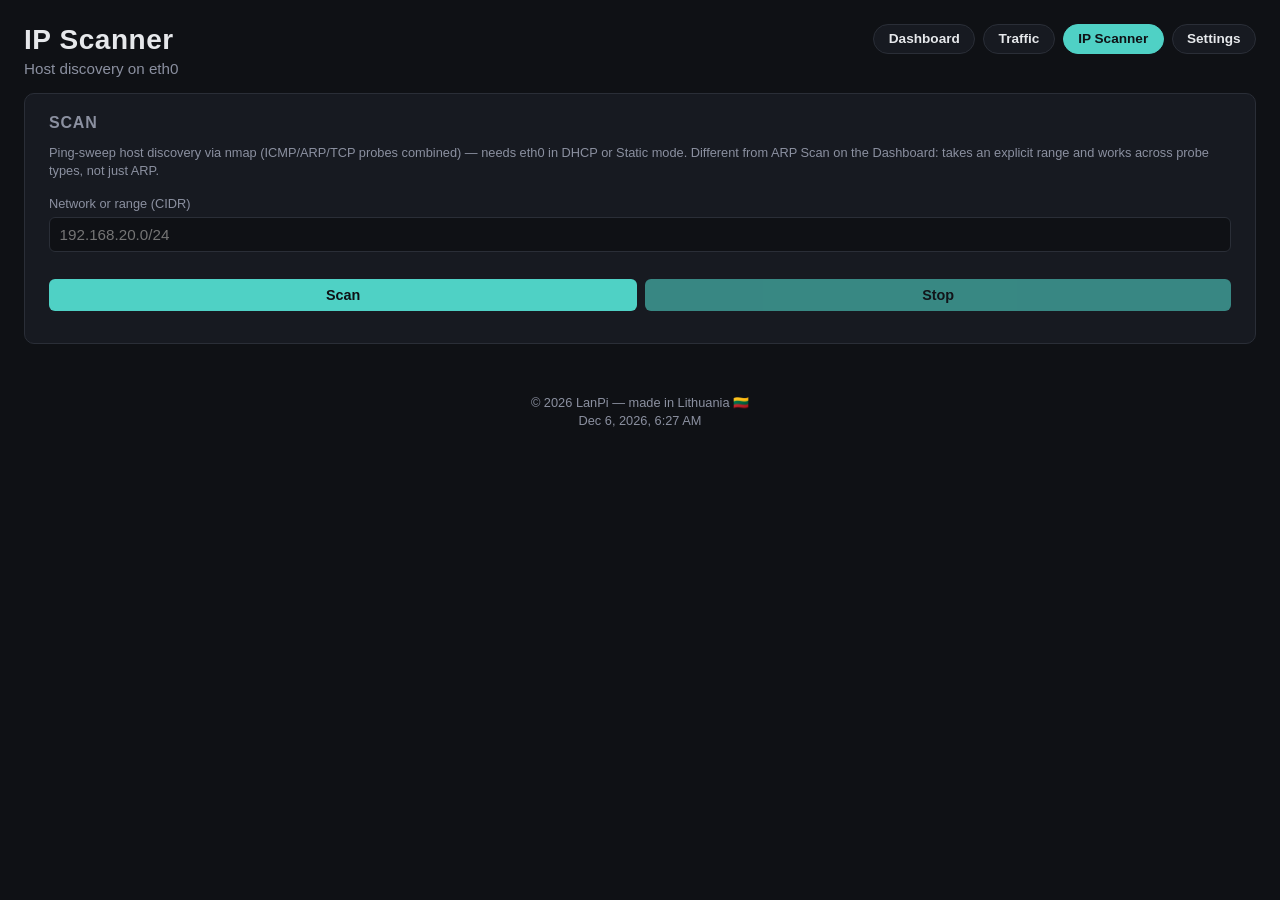
==== frontend/ip-scanner.html @ a067bd47 "Add IP scanner (own page) and redesign nav as a pill-button tab bar IP scanner (backend/tools/ip_sca" ====
<!doctype html>
<html lang="en">
<head>
  <meta charset="utf-8" />
  <meta name="viewport" content="width=device-width, initial-scale=1, viewport-fit=cover" />
  <meta name="theme-color" content="#0f1115" />
  <meta name="mobile-web-app-capable" content="yes" />
  <meta name="apple-mobile-web-app-capable" content="yes" />
  <meta name="apple-mobile-web-app-status-bar-style" content="black-translucent" />
  <title>LanPi IP Scanner</title>
  <link rel="stylesheet" href="style.css" />
</head>
<body>
  <header>
    <div class="header-row">
      <div>
        <h1>IP Scanner</h1>
        <p class="subtitle">Host discovery on eth0</p>
      </div>
      <nav>
        <a href="/">Dashboard</a>
        <a href="/traffic.html">Traffic</a>
        <a href="/ip-scanner.html" class="active">IP Scanner</a>
        <a href="/settings.html">Settings</a>
      </nav>
    </div>
  </header>

  <main class="stacked-cards">
    <section class="card">
      <h2>Scan</h2>
      <p class="card-hint">
        Ping-sweep host discovery via nmap (ICMP/ARP/TCP probes
        combined) &mdash; needs eth0 in DHCP or Static mode. Different
        from ARP Scan on the Dashboard: takes an explicit range and
        works across probe types, not just ARP.
      </p>
      <form id="ip-scan-form">
        <label for="ip-scan-target">Network or range (CIDR)</label>
        <input id="ip-scan-target" type="text" placeholder="192.168.20.0/24" autocomplete="off" />
        <div class="button-row">
          <button id="ip-scan-start-btn" type="submit">Scan</button>
          <button id="ip-scan-stop-btn" type="button" disabled>Stop</button>
        </div>
      </form>
      <p id="ip-scan-status" class="card-hint"></p>
      <ul id="ip-scan-results" class="wifi-list"></ul>
    </section>
  </main>

  <footer>
    <p>&copy; <span id="footer-year">2026</span> LanPi &mdash; made in Lithuania 🇱🇹</p>
    <p id="footer-date">-</p>
  </footer>

  <script src="ip-scanner.js"></script>
</body>
</html>
---- frontend/style.css ----
:root {
  color-scheme: dark;
  --bg: #0f1115;
  --surface: #171a21;
  --border: #2a2e37;
  --text: #e6e8eb;
  --text-dim: #8b90a0;
  --accent: #4fd1c5;
  --gap: clamp(1rem, 4vw, 1.5rem);
}

* {
  box-sizing: border-box;
  -webkit-tap-highlight-color: transparent;
}

html {
  /* Prevent iOS from bumping the base font size in landscape. */
  -webkit-text-size-adjust: 100%;
  text-size-adjust: 100%;
}

body {
  margin: 0;
  min-height: 100dvh;
  background: var(--bg);
  color: var(--text);
  font-family: -apple-system, BlinkMacSystemFont, "Segoe UI", sans-serif;
  font-size: clamp(15px, 3.8vw, 16px);
  padding-left: env(safe-area-inset-left);
  padding-right: env(safe-area-inset-right);
  padding-bottom: env(safe-area-inset-bottom);
}

header {
  max-width: 96rem;
  margin: 0 auto;
  padding: calc(var(--gap) + env(safe-area-inset-top)) var(--gap) 1rem;
}

.header-row {
  display: flex;
  align-items: flex-start;
  justify-content: space-between;
  flex-wrap: wrap;
  gap: 1rem;
}

/* Pill-button nav, not plain inline text links -- with a growing
   number of pages, a bare list of text links reads as an ambiguous
   run-on rather than distinct destinations. flex-wrap so it drops to
   a second line under the title on narrow screens instead of
   squeezing. Each page's nav lists every page including itself,
   marked .active, so the current location is always visible (a
   tab bar, not a "links to other pages" list) -- that also means
   adding a page later is just adding one <a> to every page's nav,
   not rewiring which pages exclude which link. */
nav {
  display: flex;
  flex-wrap: wrap;
  gap: 0.5rem;
}

nav a {
  color: var(--text);
  background: var(--surface);
  border: 1px solid var(--border);
  border-radius: 999px;
  padding: 0.4rem 0.9rem;
  font-size: 0.85rem;
  font-weight: 600;
  text-decoration: none;
  white-space: nowrap;
}

nav a:hover {
  border-color: var(--accent);
  color: var(--accent);
}

nav a.active {
  background: var(--accent);
  border-color: var(--accent);
  color: var(--bg);
}

h1 {
  margin: 0;
  font-size: clamp(1.5rem, 5vw, 1.75rem);
  letter-spacing: 0.02em;
}

.subtitle {
  margin: 0.25rem 0 0;
  color: var(--text-dim);
  font-size: 0.95rem;
}

main {
  max-width: 96rem;
  margin: 0 auto;
  padding: 0 var(--gap) var(--gap);
  /* Layout is computed in JS (see layoutCards() in app.js/settings.js):
     each card gets a FIXED column assignment (round-robin by DOM
     order), so a card's column never changes just because some card's
     content height changed -- only its vertical offset within that
     column does. This avoids both CSS Grid's problem (uniform row
     height leaves big gaps below shorter neighbors) and CSS
     multi-column's problem (dynamic shortest-column packing reshuffles
     every card's position on every reflow). */
  position: relative;
}

.card {
  position: absolute;
  top: 0;
  left: 0;
  background: var(--surface);
  border: 1px solid var(--border);
  border-radius: 10px;
  padding: 1.25rem 1.5rem;
  box-sizing: border-box;
}

/* Utility pages with one or two data-heavy cards (Traffic, IP
   Scanner, ...) -- the dashboard's JS masonry (fixed ~22rem-minimum
   columns, for laying out many small cards) actively hurts here:
   numbers/tables want the full available width instead of being
   squeezed into a narrow column. Apply .stacked-cards to <main> to
   opt out: cards go back to plain static full-width stacked flow, no
   JS layout needed. */
.stacked-cards {
  position: static;
  display: flex;
  flex-direction: column;
  gap: var(--gap);
}

.stacked-cards .card {
  position: static;
  width: 100%;
}

.card h2 {
  margin: 0 0 0.75rem;
  font-size: 1rem;
  color: var(--text-dim);
  font-weight: 600;
  text-transform: uppercase;
  letter-spacing: 0.05em;
}

dl {
  display: grid;
  grid-template-columns: auto 1fr;
  gap: 0.6rem 1rem;
  margin: 0;
}

dt {
  color: var(--text-dim);
}

dd {
  margin: 0;
  text-align: right;
  font-variant-numeric: tabular-nums;
  overflow-wrap: anywhere;
}

#status-value {
  color: var(--accent);
  font-weight: 600;
}

.link-up {
  color: var(--accent);
  font-weight: 600;
}

.link-down {
  color: var(--text-dim);
  font-weight: 600;
}

.card h3 {
  margin: 1.25rem 0 0.5rem;
  font-size: 0.85rem;
  color: var(--text-dim);
  font-weight: 600;
  text-transform: uppercase;
  letter-spacing: 0.05em;
}

button {
  background: var(--accent);
  color: var(--bg);
  border: none;
  border-radius: 6px;
  padding: 0.5rem 0.9rem;
  font-size: 0.9rem;
  font-weight: 600;
  cursor: pointer;
}

button:disabled {
  opacity: 0.6;
  cursor: default;
}

.wifi-actions {
  margin-top: 0.75rem;
}

.button-row {
  display: flex;
  flex-wrap: wrap;
  gap: 0.5rem;
  margin-top: 0.75rem;
}

.button-row button {
  flex: 1 1 auto;
}

.wifi-list {
  list-style: none;
  margin: 0.5rem 0 0;
  padding: 0;
  display: flex;
  flex-direction: column;
  gap: 0.4rem;
}

.wifi-list li {
  display: flex;
  align-items: center;
  justify-content: space-between;
  gap: 0.75rem;
  background: var(--bg);
  border: 1px solid var(--border);
  border-radius: 6px;
  padding: 0.5rem 0.75rem;
  font-size: 0.9rem;
}

.wifi-list li span {
  overflow-wrap: anywhere;
}

.wifi-list button {
  flex-shrink: 0;
  padding: 0.35rem 0.7rem;
  font-size: 0.8rem;
}

.wifi-empty {
  color: var(--text-dim);
  justify-content: flex-start !important;
}

.card-hint {
  margin: 0.75rem 0 0;
  color: var(--text-dim);
  font-size: 0.8rem;
  line-height: 1.4;
}

.card-footnote {
  margin: 0.75rem 0 0;
  font-size: 0.85rem;
}

.card-footnote a {
  color: var(--accent);
  text-decoration: none;
}

.card-footnote a:hover {
  text-decoration: underline;
}

.table-scroll {
  overflow-x: auto;
  margin-top: 0.75rem;
}

.data-table {
  width: 100%;
  border-collapse: collapse;
  font-size: 0.85rem;
  font-variant-numeric: tabular-nums;
}

.data-table th,
.data-table td {
  padding: 0.4rem 0.6rem;
  text-align: right;
  white-space: nowrap;
  border-bottom: 1px solid var(--border);
}

.data-table th:first-child,
.data-table td:first-child,
.data-table th:nth-child(2),
.data-table td:nth-child(2) {
  text-align: left;
}

.data-table th {
  color: var(--text-dim);
  font-weight: 600;
  text-transform: uppercase;
  letter-spacing: 0.03em;
  font-size: 0.75rem;
}

/* Only the first column (Identity) is a label here -- every other
   column is numeric, unlike MTR's table where Hop/Host are both
   label-ish. */
#traffic-talkers-table th:nth-child(2),
#traffic-talkers-table td:nth-child(2) {
  text-align: right;
}

form {
  display: flex;
  flex-direction: column;
  gap: 0.4rem;
  margin-top: 1rem;
}

/* `form { display: flex }` above outranks the browser's default
   `[hidden] { display: none }` rule (author styles always beat the
   UA stylesheet, regardless of selector specificity) -- without this,
   a hidden form still renders. */
form[hidden] {
  display: none;
}

form label {
  font-size: 0.8rem;
  color: var(--text-dim);
}

form input {
  background: var(--bg);
  border: 1px solid var(--border);
  border-radius: 6px;
  padding: 0.5rem 0.6rem;
  color: var(--text);
  font-size: 0.95rem;
  margin-bottom: 0.5rem;
}

form input:focus {
  outline: 2px solid var(--accent);
  outline-offset: 1px;
}

form button {
  align-self: flex-start;
}

footer {
  max-width: 96rem;
  margin: 0 auto;
  padding: 1.5rem var(--gap) calc(1.5rem + env(safe-area-inset-bottom));
  text-align: center;
  color: var(--text-dim);
  font-size: 0.8rem;
}

footer p {
  margin: 0.2rem 0;
}

/* Very narrow phones (e.g. 320px wide): stack label/value instead of
   squeezing them onto one row. */
@media (max-width: 22rem) {
  dl {
    grid-template-columns: 1fr;
    gap: 0.15rem 0;
  }

  dd {
    text-align: left;
    padding-bottom: 0.4rem;
  }
}
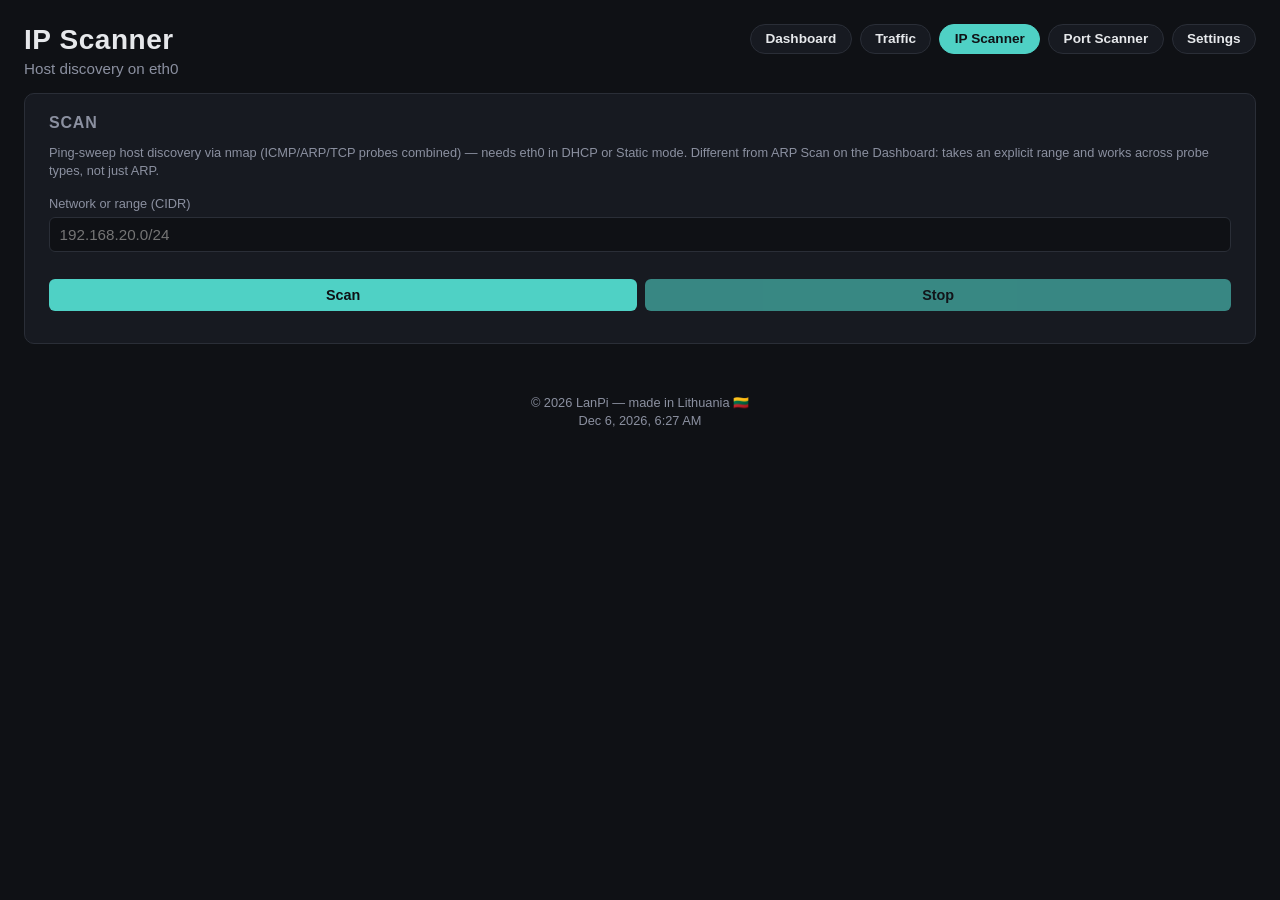
==== commit bc6dac89: "Add port scanner -- the last V0.2 item backend/tools/port_scanner.py, /api/tools/port-scan/*: nmap S" ====
--- a/frontend/ip-scanner.html
+++ b/frontend/ip-scanner.html
@@ -21,6 +21,7 @@
         <a href="/">Dashboard</a>
         <a href="/traffic.html">Traffic</a>
         <a href="/ip-scanner.html" class="active">IP Scanner</a>
+        <a href="/port-scanner.html">Port Scanner</a>
         <a href="/settings.html">Settings</a>
       </nav>
     </div>
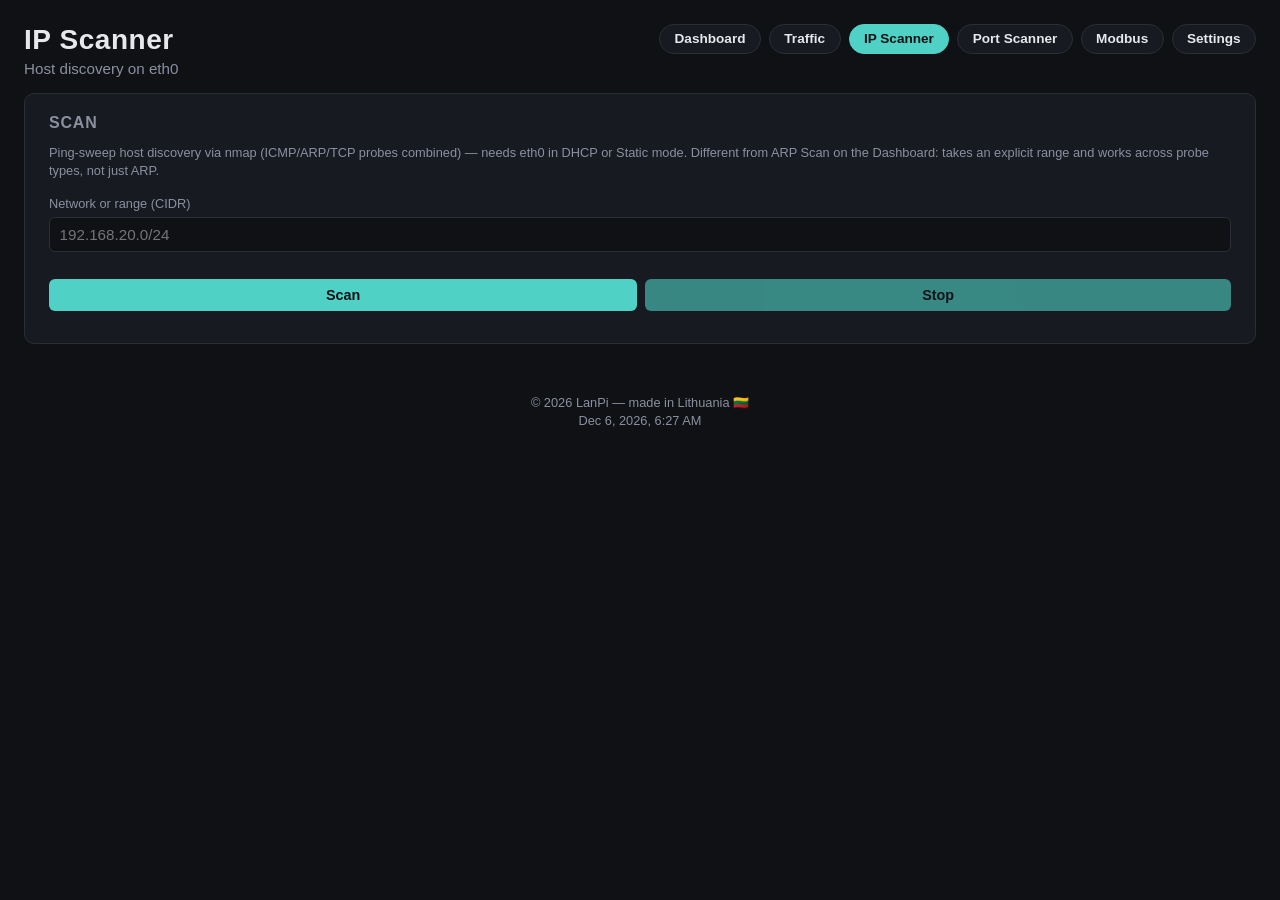
==== commit 244c3599: "Add Modbus TCP client (read-only) -- first V0.3 item backend/tools/modbus.py, POST /api/tools/modbus" ====
--- a/frontend/ip-scanner.html
+++ b/frontend/ip-scanner.html
@@ -22,6 +22,7 @@
         <a href="/traffic.html">Traffic</a>
         <a href="/ip-scanner.html" class="active">IP Scanner</a>
         <a href="/port-scanner.html">Port Scanner</a>
+        <a href="/modbus.html">Modbus</a>
         <a href="/settings.html">Settings</a>
       </nav>
     </div>
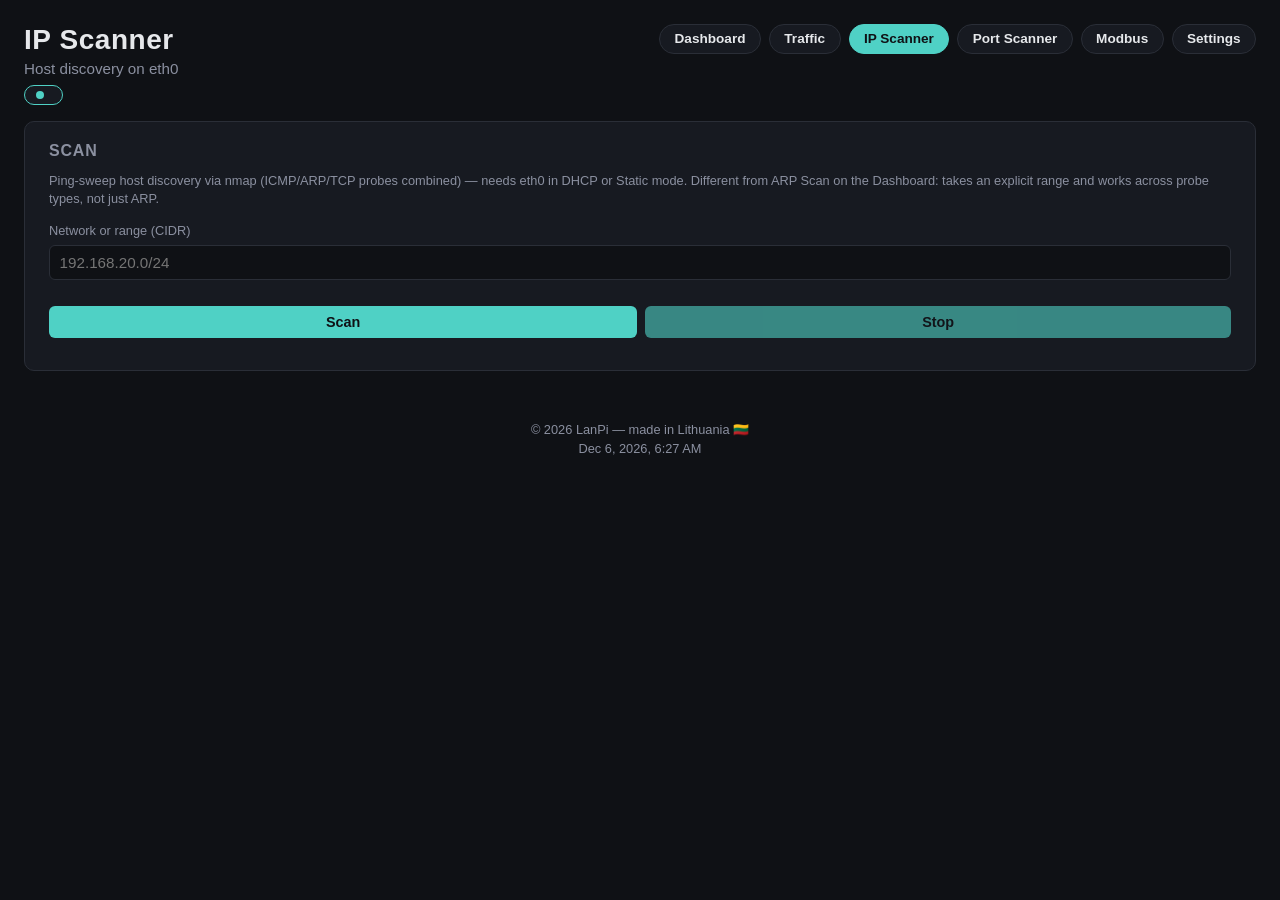
==== commit 53166cc3: "frontend: add cross-page "Active" badge for background tools Ping/MTR/Capture/IP scan/Port scan all " ====
--- a/frontend/ip-scanner.html
+++ b/frontend/ip-scanner.html
@@ -16,6 +16,10 @@
       <div>
         <h1>IP Scanner</h1>
         <p class="subtitle">Host discovery on eth0</p>
+        <div id="active-tasks-badge" class="active-tasks-badge" hidden>
+          <span class="active-tasks-dot"></span>
+          <span id="active-tasks-label"></span>
+        </div>
       </div>
       <nav>
         <a href="/">Dashboard</a>
@@ -27,6 +31,7 @@
       </nav>
     </div>
   </header>
+  <script src="active-tasks.js"></script>
 
   <main class="stacked-cards">
     <section class="card">
--- a/frontend/style.css
+++ b/frontend/style.css
@@ -6,6 +6,7 @@
   --text: #e6e8eb;
   --text-dim: #8b90a0;
   --accent: #4fd1c5;
+  --warn: #f87171;
   --gap: clamp(1rem, 4vw, 1.5rem);
 }
 
@@ -94,6 +95,40 @@
   margin: 0.25rem 0 0;
   color: var(--text-dim);
   font-size: 0.95rem;
+}
+
+/* Shown/hidden by active-tasks.js on every page -- a background job
+   (ping/MTR/capture/IP scan/port scan) keeps running on the Pi
+   regardless of which page you're looking at or whether you navigate
+   away entirely, so this is the only place that's always visible
+   showing whether anything still is (user-reported 2026-08-22: a
+   capture left running looked "stuck" with no way to tell it was
+   still active from another page). */
+.active-tasks-badge {
+  display: inline-flex;
+  align-items: center;
+  gap: 0.4rem;
+  margin-top: 0.5rem;
+  padding: 0.3rem 0.7rem;
+  border-radius: 999px;
+  background: var(--surface);
+  border: 1px solid var(--accent);
+  color: var(--accent);
+  font-size: 0.8rem;
+  font-weight: 600;
+}
+
+.active-tasks-dot {
+  width: 0.5rem;
+  height: 0.5rem;
+  border-radius: 50%;
+  background: var(--accent);
+  animation: active-tasks-pulse 1.5s ease-in-out infinite;
+}
+
+@keyframes active-tasks-pulse {
+  0%, 100% { opacity: 1; }
+  50% { opacity: 0.3; }
 }
 
 main {
@@ -183,6 +218,11 @@
   font-weight: 600;
 }
 
+.warn {
+  color: var(--warn);
+  font-weight: 600;
+}
+
 .card h3 {
   margin: 1.25rem 0 0.5rem;
   font-size: 0.85rem;
@@ -266,6 +306,72 @@
   line-height: 1.4;
 }
 
+/* In-page sub-tabs (e.g. Modbus's Read/Scan/Monitor/Traffic) -- same
+   pill-button visual language as the top-level nav, but <button>-driven
+   panel switching within one page instead of navigating to another. */
+.tabs {
+  display: flex;
+  flex-wrap: wrap;
+  gap: 0.5rem;
+  margin-bottom: 1rem;
+}
+
+.tabs button {
+  color: var(--text);
+  background: var(--surface);
+  border: 1px solid var(--border);
+  border-radius: 999px;
+  padding: 0.4rem 0.9rem;
+  font-size: 0.85rem;
+  font-weight: 600;
+  cursor: pointer;
+  white-space: nowrap;
+}
+
+.tabs button:hover {
+  border-color: var(--accent);
+  color: var(--accent);
+}
+
+.tabs button.active {
+  background: var(--accent);
+  border-color: var(--accent);
+  color: var(--bg);
+}
+
+.raw-view {
+  margin-top: 0.75rem;
+  font-size: 0.8rem;
+}
+
+.raw-view pre {
+  overflow-x: auto;
+  background: var(--surface);
+  border: 1px solid var(--border);
+  border-radius: 8px;
+  padding: 0.6rem;
+  margin: 0.4rem 0 0;
+  font-size: 0.75rem;
+  white-space: pre-wrap;
+  word-break: break-all;
+}
+
+.progress-bar {
+  height: 6px;
+  border-radius: 999px;
+  background: var(--surface);
+  border: 1px solid var(--border);
+  overflow: hidden;
+  margin-top: 0.75rem;
+}
+
+.progress-bar-fill {
+  height: 100%;
+  background: var(--accent);
+  width: 0%;
+  transition: width 0.2s ease;
+}
+
 .card-footnote {
   margin: 0.75rem 0 0;
   font-size: 0.85rem;
@@ -313,6 +419,23 @@
   text-transform: uppercase;
   letter-spacing: 0.03em;
   font-size: 0.75rem;
+}
+
+.data-table th[data-sort] {
+  cursor: pointer;
+  user-select: none;
+}
+
+.data-table th[data-sort]:hover {
+  color: var(--text);
+}
+
+.data-table th[data-sort].sorted::after {
+  content: " \25B2";
+}
+
+.data-table th[data-sort].sorted.sorted-desc::after {
+  content: " \25BC";
 }
 
 /* Only the first column (Identity) is a label here -- every other
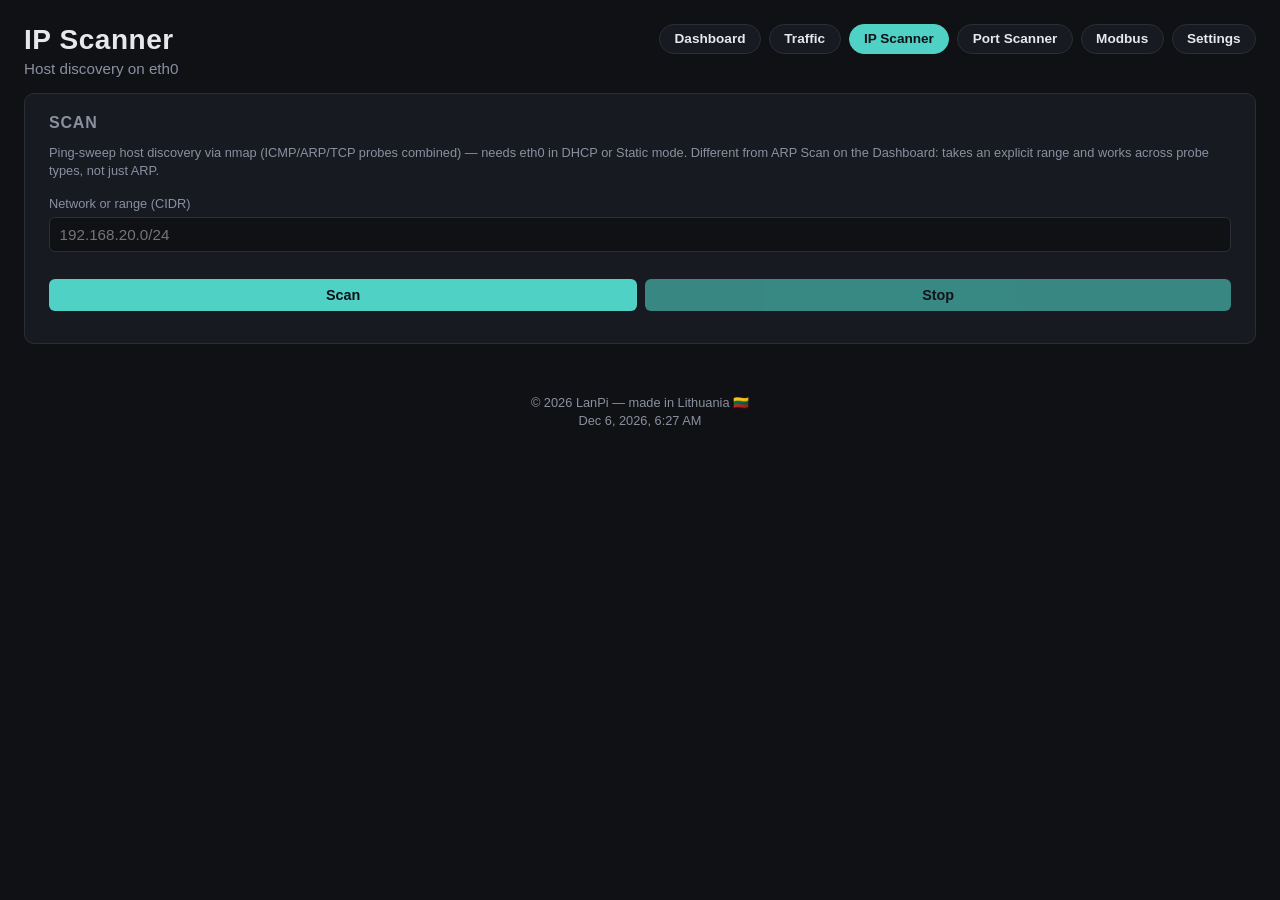
==== commit 132049ce: "frontend: add selectable Windows 98/95-style theme, dark stays default New theme.css/theme.js layer " ====
--- a/frontend/ip-scanner.html
+++ b/frontend/ip-scanner.html
@@ -8,7 +8,17 @@
   <meta name="apple-mobile-web-app-capable" content="yes" />
   <meta name="apple-mobile-web-app-status-bar-style" content="black-translucent" />
   <title>LanPi IP Scanner</title>
+  <script>
+    (function () {
+      try {
+        if (localStorage.getItem("lanpi-theme") === "win98") {
+          document.documentElement.setAttribute("data-theme", "win98");
+        }
+      } catch (err) {}
+    })();
+  </script>
   <link rel="stylesheet" href="style.css" />
+  <link rel="stylesheet" href="theme.css" />
 </head>
 <body>
   <header>
@@ -32,6 +42,7 @@
     </div>
   </header>
   <script src="active-tasks.js"></script>
+  <script src="theme.js"></script>
 
   <main class="stacked-cards">
     <section class="card">
--- a/frontend/style.css
+++ b/frontend/style.css
@@ -118,6 +118,17 @@
   font-weight: 600;
 }
 
+/* An author-stylesheet `display` on the same element as the `hidden`
+   attribute otherwise always wins over the UA stylesheet's
+   `[hidden] { display: none }` (author-normal beats user-agent-normal
+   regardless of selector specificity) -- toggling `.hidden` via JS had
+   no visual effect at all without this, so the badge never actually
+   disappeared once shown once (user-reported 2026-08-22: pulsed
+   forever even after the task it named had finished). */
+.active-tasks-badge[hidden] {
+  display: none;
+}
+
 .active-tasks-dot {
   width: 0.5rem;
   height: 0.5rem;
@@ -299,6 +310,20 @@
   justify-content: flex-start !important;
 }
 
+/* Caps the saved-captures list to ~3 rows so a long-running capture
+   session that rotates into many parts doesn't keep growing the whole
+   Dashboard card taller and taller -- scrolls internally instead
+   (user-reported 2026-08-22). */
+.capture-list-scroll {
+  max-height: 7.5rem;
+  overflow-y: auto;
+  margin-top: 0.5rem;
+}
+
+.capture-list-scroll .wifi-list {
+  margin-top: 0;
+}
+
 .card-hint {
   margin: 0.75rem 0 0;
   color: var(--text-dim);
@@ -466,7 +491,8 @@
   color: var(--text-dim);
 }
 
-form input {
+form input,
+select {
   background: var(--bg);
   border: 1px solid var(--border);
   border-radius: 6px;
@@ -476,7 +502,8 @@
   margin-bottom: 0.5rem;
 }
 
-form input:focus {
+form input:focus,
+select:focus {
   outline: 2px solid var(--accent);
   outline-offset: 1px;
 }
--- a/frontend/theme.css
+++ b/frontend/theme.css
@@ -0,0 +1,104 @@
+/* Windows 98/95-style theme, opt-in via [data-theme="win98"] on <html>
+   (set by the inline anti-flash snippet in each page's <head> plus
+   theme.js). The default (no attribute) is untouched -- every rule
+   here is scoped under the attribute selector, layered on top of
+   style.css rather than replacing it. */
+
+:root[data-theme="win98"] {
+  color-scheme: light;
+  --bg: #008080;
+  --surface: #c0c0c0;
+  --border: #808080;
+  --text: #000000;
+  --text-dim: #3a3a3a;
+  --accent: #000080;
+  --warn: #aa0000;
+  --win-face: #c0c0c0;
+  --win-light: #ffffff;
+  --win-shadow: #808080;
+  --win-dark: #000000;
+}
+
+[data-theme="win98"] body {
+  background: var(--bg);
+  font-family: Tahoma, "MS Sans Serif", Geneva, Arial, sans-serif;
+}
+
+[data-theme="win98"] .card,
+[data-theme="win98"] nav a,
+[data-theme="win98"] .tabs button,
+[data-theme="win98"] button,
+[data-theme="win98"] form input,
+[data-theme="win98"] select,
+[data-theme="win98"] .active-tasks-badge,
+[data-theme="win98"] .wifi-list li,
+[data-theme="win98"] .raw-view pre,
+[data-theme="win98"] .progress-bar,
+[data-theme="win98"] .progress-bar-fill {
+  border-radius: 0;
+}
+
+/* Raised (outset) bevel -- windows, buttons, tabs, badges */
+[data-theme="win98"] .card,
+[data-theme="win98"] nav a,
+[data-theme="win98"] .tabs button,
+[data-theme="win98"] button:not(:disabled),
+[data-theme="win98"] .active-tasks-badge {
+  background: var(--win-face);
+  border: 2px solid;
+  border-color: var(--win-light) var(--win-dark) var(--win-dark) var(--win-light);
+  box-shadow: inset -1px -1px 0 var(--win-shadow), inset 1px 1px 0 #dfdfdf;
+  color: var(--text);
+}
+
+/* Sunken (inset) bevel -- text inputs, listbox-style rows, code blocks */
+[data-theme="win98"] form input,
+[data-theme="win98"] select,
+[data-theme="win98"] .raw-view pre,
+[data-theme="win98"] .wifi-list li,
+[data-theme="win98"] .progress-bar {
+  background: var(--win-light);
+  border: 2px solid;
+  border-color: var(--win-dark) var(--win-light) var(--win-light) var(--win-dark);
+  box-shadow: inset 1px 1px 0 var(--win-shadow);
+}
+
+[data-theme="win98"] .card h2 {
+  margin: -1.25rem -1.5rem 0.75rem;
+  padding: 0.35rem 0.6rem;
+  background: linear-gradient(90deg, var(--accent), #1084d0);
+  color: #ffffff;
+  text-transform: none;
+  letter-spacing: normal;
+  font-weight: bold;
+}
+
+[data-theme="win98"] nav a.active,
+[data-theme="win98"] .tabs button.active,
+[data-theme="win98"] button:active:not(:disabled) {
+  border-color: var(--win-dark) var(--win-light) var(--win-light) var(--win-dark);
+  box-shadow: inset 1px 1px 0 var(--win-shadow);
+  background: var(--win-face);
+  color: var(--text);
+}
+
+[data-theme="win98"] .data-table th {
+  background: var(--win-face);
+  border: 1px solid;
+  border-color: var(--win-light) var(--win-dark) var(--win-dark) var(--win-light);
+  text-transform: none;
+  color: var(--text);
+}
+
+[data-theme="win98"] .data-table td {
+  border-bottom: 1px solid var(--win-shadow);
+}
+
+[data-theme="win98"] .progress-bar-fill {
+  background: repeating-linear-gradient(90deg, var(--accent) 0 6px, transparent 6px 8px);
+}
+
+[data-theme="win98"] ::selection {
+  background: var(--accent);
+  color: #ffffff;
+}
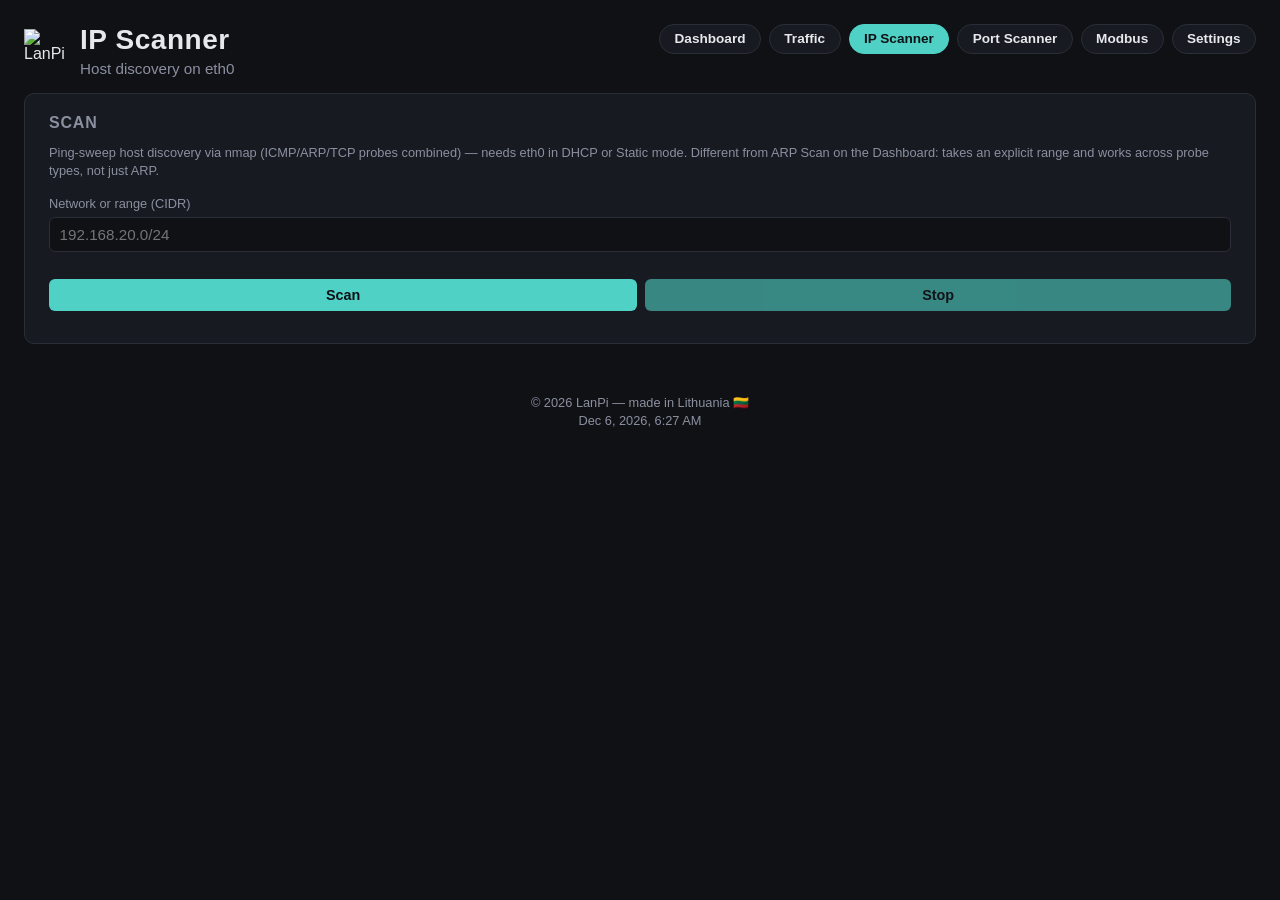
==== commit cee5865a: "frontend: add logo to the top-left of the header Wraps the existing title block in a new .brand flex" ====
--- a/frontend/ip-scanner.html
+++ b/frontend/ip-scanner.html
@@ -8,6 +8,11 @@
   <meta name="apple-mobile-web-app-capable" content="yes" />
   <meta name="apple-mobile-web-app-status-bar-style" content="black-translucent" />
   <title>LanPi IP Scanner</title>
+  <link rel="icon" type="image/svg+xml" href="/favicon/favicon.svg" />
+  <link rel="icon" type="image/png" sizes="96x96" href="/favicon/favicon-96x96.png" />
+  <link rel="shortcut icon" href="/favicon/favicon.ico" />
+  <link rel="apple-touch-icon" sizes="180x180" href="/favicon/apple-touch-icon.png" />
+  <link rel="manifest" href="/favicon/site.webmanifest" />
   <script>
     (function () {
       try {
@@ -23,12 +28,15 @@
 <body>
   <header>
     <div class="header-row">
-      <div>
+      <div class="brand">
+        <img src="/logo.png" alt="LanPi" class="brand-logo" />
+        <div>
         <h1>IP Scanner</h1>
         <p class="subtitle">Host discovery on eth0</p>
         <div id="active-tasks-badge" class="active-tasks-badge" hidden>
           <span class="active-tasks-dot"></span>
           <span id="active-tasks-label"></span>
+        </div>
         </div>
       </div>
       <nav>
--- a/frontend/style.css
+++ b/frontend/style.css
@@ -45,6 +45,18 @@
   justify-content: space-between;
   flex-wrap: wrap;
   gap: 1rem;
+}
+
+.brand {
+  display: flex;
+  align-items: center;
+  gap: 0.75rem;
+}
+
+.brand-logo {
+  width: 2.75rem;
+  height: 2.75rem;
+  flex-shrink: 0;
 }
 
 /* Pill-button nav, not plain inline text links -- with a growing
@@ -341,6 +353,26 @@
   margin-bottom: 1rem;
 }
 
+/* A panel can hold several .card sections (Modbus's Read tab has
+   three: Read, Device Identification, Device Templates) -- without
+   this they had no space between them at all, just bare cards
+   touching edge-to-edge (harmless-looking under the dark theme's
+   subtle borders, but glaring under Win98's bold beveled ones). */
+.tab-panel {
+  display: flex;
+  flex-direction: column;
+  gap: var(--gap);
+}
+
+/* Same author-vs-user-agent-stylesheet cascade issue already hit by
+   .active-tasks-badge and form -- an author `display` rule on the
+   same element as [hidden] always wins over the UA stylesheet's
+   `[hidden] { display: none }`, so switchModbusTab()'s panel.hidden
+   toggling would silently stop hiding inactive panels without this. */
+.tab-panel[hidden] {
+  display: none;
+}
+
 .tabs button {
   color: var(--text);
   background: var(--surface);
